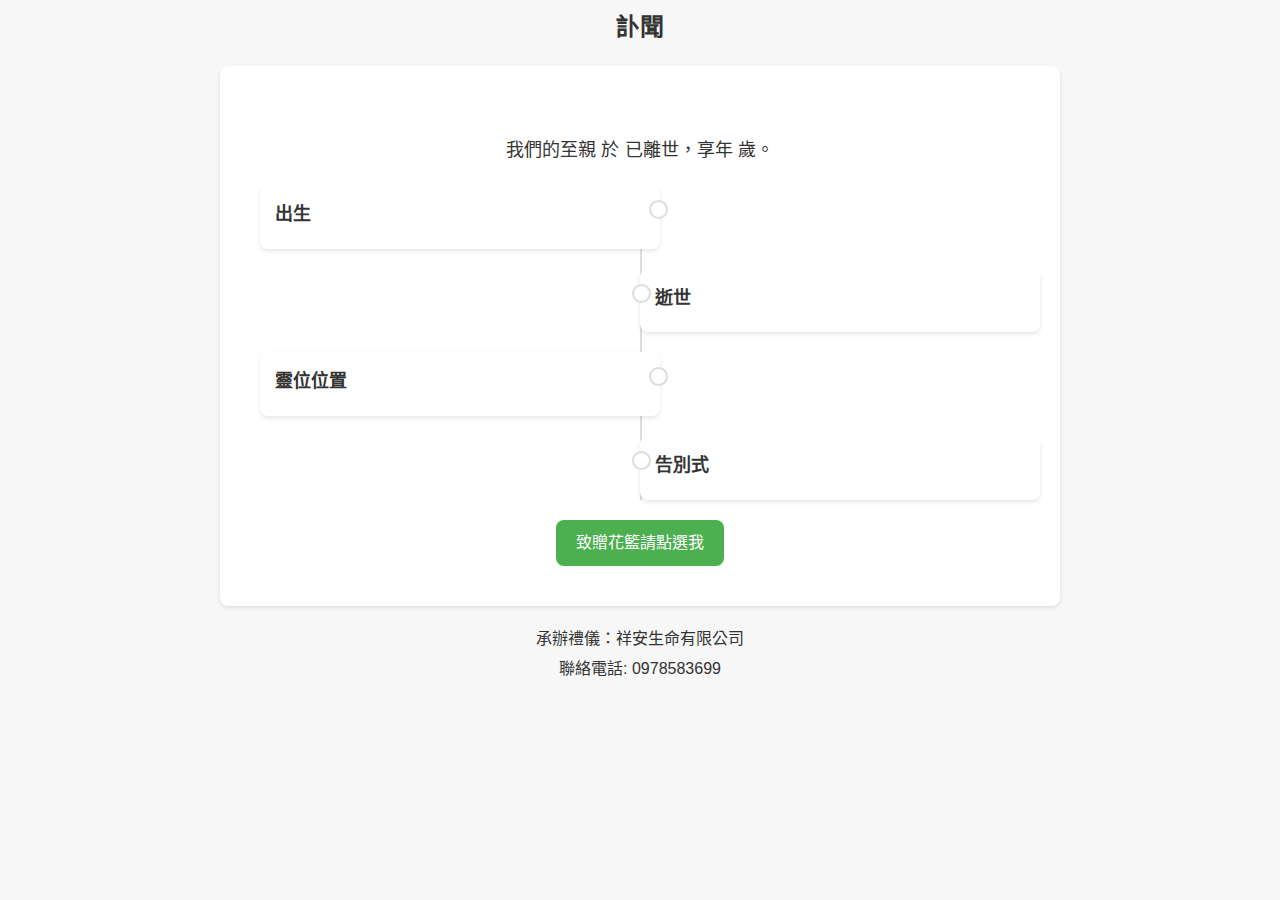
==== obituary.html @ d30705c4 "Update obituary.html" ====
<!DOCTYPE html>
<html lang="zh-TW">
<head>
    <meta charset="UTF-8">
    <meta name="viewport" content="width=device-width, initial-scale=1.0">
    <title>訃聞</title>
    <style>
        body {
            font-family: Arial, sans-serif;
            background: #f7f7f7;
            color: #333;
            line-height: 1.6;
        }

        .container {
            max-width: 800px;
            margin: 0 auto;
            padding: 20px;
            background: #fff;
            border-radius: 8px;
            box-shadow: 0 2px 4px rgba(0, 0, 0, 0.1);
        }

        header {
            text-align: center;
            margin-bottom: 20px;
        }

        header h1 {
            margin: 0;
            font-size: 24px;
            color: #333;
        }

        .main-photo {
            text-align: center;
            margin-bottom: 20px;
        }

        .main-photo img {
            max-width: 100%;
            border-radius: 8px;
            border: 2px solid #ddd;
            transition: opacity 1s;
            opacity: 0;
        }

        .main-photo img.loaded {
            opacity: 1;
        }

        .notification {
            text-align: center;
            margin-bottom: 20px;
            font-size: 18px;
        }

        .notification p {
            margin: 5px 0;
        }

        .timeline {
            list-style: none;
            padding: 0;
            position: relative;
            margin: 20px 0;
        }

        .timeline::before {
            content: '';
            position: absolute;
            top: 0;
            bottom: 0;
            left: 50%;
            width: 2px;
            background: #ddd;
        }

        .timeline-event {
            position: relative;
            margin-bottom: 20px;
            padding-left: 20px;
            width: 50%;
        }

        .timeline-event:nth-child(even) {
            left: 50%;
            padding-left: 0;
            padding-right: 20px;
        }

        .timeline-event .timeline-content {
            position: relative;
            padding: 15px;
            background: #fff;
            border-radius: 8px;
            box-shadow: 0 2px 4px rgba(0, 0, 0, 0.1);
        }

        .timeline-event .timeline-content h3 {
            margin: 0 0 5px;
            font-size: 18px;
            color: #333;
        }

        .timeline-event .timeline-content p {
            margin: 0;
        }

        .timeline-event::after {
            content: '';
            position: absolute;
            top: 15px;
            right: -8px;
            width: 15px;
            height: 15px;
            background: #fff;
            border: 2px solid #ddd;
            border-radius: 50%;
            z-index: 1;
        }

        .timeline-event:nth-child(even)::after {
            left: -8px;
            right: auto;
        }

        .slick-carousel {
            margin: 20px 0;
        }

        .slick-carousel img {
            max-width: 100%;
            border-radius: 8px;
            border: 2px solid #ddd;
        }

        .donation-section {
            text-align: center;
            margin: 20px 0;
        }

        .donation-section .donate-link {
            display: inline-block;
            padding: 10px 20px;
            background: #4caf50;
            color: #fff;
            text-decoration: none;
            border-radius: 8px;
            transition: background 0.3s;
        }

        .donation-section .donate-link:hover {
            background: #45a049;
        }

        footer {
            text-align: center;
            margin-top: 20px;
        }

        footer p {
            margin: 5px 0;
        }
    </style>
</head>
<body>
    <header>
        <h1>訃聞</h1>
    </header>
    <div class="container">
        <div class="main-photo">
            <img id="mainPhoto" src="" alt="逝者主照片">
        </div>
        <div class="notification">
            <p>我們的至親 <span id="deceasedName"></span> 於 <span id="dateOfDeath"></span> 已離世，享年 <span id="age"></span> 歲。</p>
        </div>
        <ul class="timeline" id="timeline">
            <li class="timeline-event">
                <div class="timeline-content">
                    <h3>出生</h3>
                    <p id="birthEvent"></p>
                </div>
            </li>
            <li class="timeline-event">
                <div class="timeline-content">
                    <h3>逝世</h3>
                    <p id="deathEvent"></p>
                </div>
            </li>
            <li class="timeline-event">
                <div class="timeline-content">
                    <h3>靈位位置</h3>
                    <p id="placardLocation"></p>
                </div>
            </li>
            <li class="timeline-event">
                <div class="timeline-content">
                    <h3>告別式</h3>
                    <p id="funeralDetails"></p>
                </div>
            </li>
        </ul>
        <div class="slick-carousel" id="memorialCarousel">
            <!-- 追思照片將在這裡顯示 -->
        </div>
        <div class="donation-section">
            <a href="flower-order.html" class="donate-link">致贈花籃請點選我</a>
        </div>
    </div>
    <footer>
        <p>承辦禮儀：祥安生命有限公司</p>
        <p>聯絡電話: 0978583699</p>
    </footer>
    <script src="https://cdnjs.cloudflare.com/ajax/libs/jquery/3.6.0/jquery.min.js"></script>
    <script src="https://cdnjs.cloudflare.com/ajax/libs/slick-carousel/1.8.1/slick.min.js"></script>
    <script>
        document.addEventListener('DOMContentLoaded', () => {
            const deceasedName = localStorage.getItem('deceasedName');
            const gender = localStorage.getItem('gender');
            const age = localStorage.getItem('age');
            const dateOfBirth = localStorage.getItem('dateOfBirth');
            const dateOfDeath = localStorage.getItem('dateOfDeath');
            const placardLocation = localStorage.getItem('placardLocation');
            const funeralDate = localStorage.getItem('funeralDate');
            const funeralLocation = localStorage.getItem('funeralLocation');

            document.getElementById('deceasedName').innerText = deceasedName;
            document.getElementById('gender').innerText = gender === 'male' ? '男' : '女';
            document.getElementById('age').innerText = age;
            document.getElementById('dateOfDeath').innerText = new Date(dateOfDeath).toLocaleDateString('zh-TW');
            document.getElementById('birthEvent').innerText = `出生於 ${new Date(dateOfBirth).toLocaleDateString('zh-TW')}`;
            document.getElementById('deathEvent').innerText = `逝於 ${new Date(dateOfDeath).toLocaleDateString('zh-TW')}，享年 ${age} 歲`;
            document.getElementById('placardLocation').innerText = placardLocation;
            document.getElementById('funeralDetails').innerText = `告別式日期: ${new Date(funeralDate).toLocaleDateString('zh-TW')}，地點: ${funeralLocation}`;

            const mainPhoto = localStorage.getItem('mainPhoto');
            if (mainPhoto) {
                document.getElementById('mainPhoto').src = mainPhoto;
                document.getElementById('mainPhoto').classList.add('loaded');
            }

            const memorialPhotos = JSON.parse(localStorage.getItem('memorialPhotos'));
            if (memorialPhotos && memorialPhotos.length > 0) {
                memorialPhotos.forEach((photo) => {
                    const img = document.createElement('img');
                    img.src = photo;
                    document.getElementById('memorialCarousel').appendChild(img);
                });
                $('#memorialCarousel').slick({
                    dots: true,
                    infinite: true,
                    speed: 300,
                    slidesToShow: 1,
                    adaptiveHeight: true
                });
            }

            const audioFile = localStorage.getItem('audioFile');
            if (audioFile) {
                const audio = new Audio(audioFile);
                audio.play();
            }
        });
    </script>
</body>
</html>
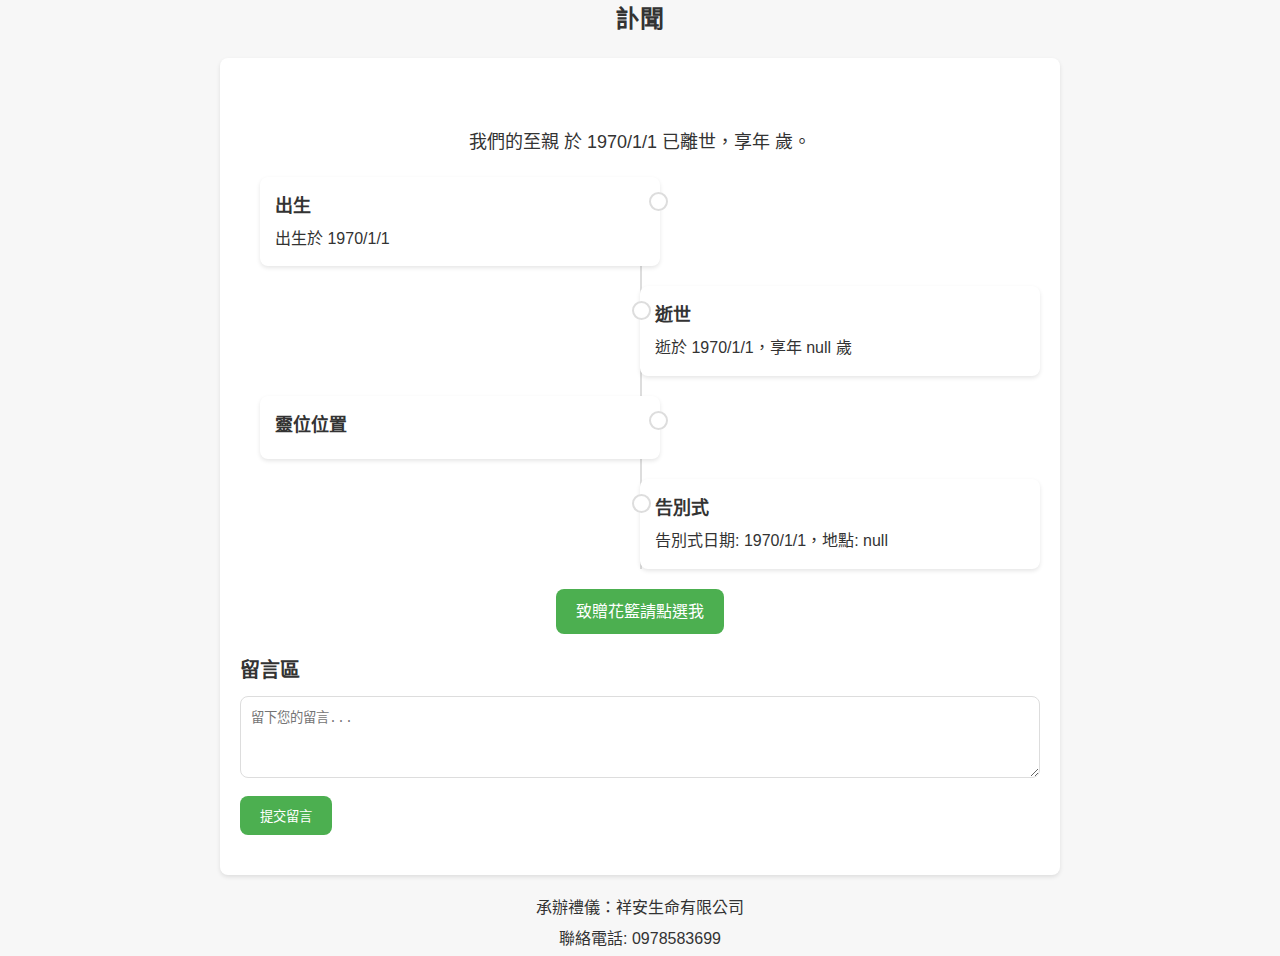
==== commit 89d5e137: "Update obituary.html" ====
--- a/obituary.html
+++ b/obituary.html
@@ -10,6 +10,8 @@
             background: #f7f7f7;
             color: #333;
             line-height: 1.6;
+            padding: 0;
+            margin: 0;
         }
 
         .container {
@@ -152,6 +154,50 @@
 
         .donation-section .donate-link:hover {
             background: #45a049;
+        }
+
+        .comments-section {
+            margin-top: 20px;
+        }
+
+        .comments-section h3 {
+            margin-bottom: 10px;
+            font-size: 20px;
+        }
+
+        .comments-section form {
+            margin-bottom: 20px;
+        }
+
+        .comments-section textarea {
+            width: 100%;
+            padding: 10px;
+            border-radius: 8px;
+            border: 1px solid #ddd;
+            margin-bottom: 10px;
+            box-sizing: border-box;
+        }
+
+        .comments-section button {
+            padding: 10px 20px;
+            background: #4caf50;
+            color: #fff;
+            border: none;
+            border-radius: 8px;
+            cursor: pointer;
+            transition: background 0.3s;
+        }
+
+        .comments-section button:hover {
+            background: #45a049;
+        }
+
+        .comments-section .comment {
+            margin-bottom: 10px;
+            padding: 10px;
+            background: #f9f9f9;
+            border-radius: 8px;
+            border: 1px solid #ddd;
         }
 
         footer {
@@ -207,6 +253,16 @@
         <div class="donation-section">
             <a href="flower-order.html" class="donate-link">致贈花籃請點選我</a>
         </div>
+        <div class="comments-section">
+            <h3>留言區</h3>
+            <form id="commentForm">
+                <textarea id="commentText" rows="4" placeholder="留下您的留言..."></textarea>
+                <button type="submit">提交留言</button>
+            </form>
+            <div id="comments">
+                <!-- 留言將顯示在這裡 -->
+            </div>
+        </div>
     </div>
     <footer>
         <p>承辦禮儀：祥安生命有限公司</p>
@@ -216,6 +272,7 @@
     <script src="https://cdnjs.cloudflare.com/ajax/libs/slick-carousel/1.8.1/slick.min.js"></script>
     <script>
         document.addEventListener('DOMContentLoaded', () => {
+            // 讀取和顯示數據
             const deceasedName = localStorage.getItem('deceasedName');
             const gender = localStorage.getItem('gender');
             const age = localStorage.getItem('age');
@@ -224,9 +281,11 @@
             const placardLocation = localStorage.getItem('placardLocation');
             const funeralDate = localStorage.getItem('funeralDate');
             const funeralLocation = localStorage.getItem('funeralLocation');
+            const mainPhoto = localStorage.getItem('mainPhoto');
+            const memorialPhotos = JSON.parse(localStorage.getItem('memorialPhotos')) || [];
+            const comments = JSON.parse(localStorage.getItem('comments')) || [];
 
             document.getElementById('deceasedName').innerText = deceasedName;
-            document.getElementById('gender').innerText = gender === 'male' ? '男' : '女';
             document.getElementById('age').innerText = age;
             document.getElementById('dateOfDeath').innerText = new Date(dateOfDeath).toLocaleDateString('zh-TW');
             document.getElementById('birthEvent').innerText = `出生於 ${new Date(dateOfBirth).toLocaleDateString('zh-TW')}`;
@@ -234,14 +293,12 @@
             document.getElementById('placardLocation').innerText = placardLocation;
             document.getElementById('funeralDetails').innerText = `告別式日期: ${new Date(funeralDate).toLocaleDateString('zh-TW')}，地點: ${funeralLocation}`;
 
-            const mainPhoto = localStorage.getItem('mainPhoto');
             if (mainPhoto) {
                 document.getElementById('mainPhoto').src = mainPhoto;
                 document.getElementById('mainPhoto').classList.add('loaded');
             }
 
-            const memorialPhotos = JSON.parse(localStorage.getItem('memorialPhotos'));
-            if (memorialPhotos && memorialPhotos.length > 0) {
+            if (memorialPhotos.length > 0) {
                 memorialPhotos.forEach((photo) => {
                     const img = document.createElement('img');
                     img.src = photo;
@@ -256,6 +313,29 @@
                 });
             }
 
+            if (comments.length > 0) {
+                comments.forEach((comment) => {
+                    const commentDiv = document.createElement('div');
+                    commentDiv.classList.add('comment');
+                    commentDiv.textContent = comment;
+                    document.getElementById('comments').appendChild(commentDiv);
+                });
+            }
+
+            document.getElementById('commentForm').addEventListener('submit', (event) => {
+                event.preventDefault();
+                const commentText = document.getElementById('commentText').value.trim();
+                if (commentText) {
+                    comments.push(commentText);
+                    localStorage.setItem('comments', JSON.stringify(comments));
+                    const commentDiv = document.createElement('div');
+                    commentDiv.classList.add('comment');
+                    commentDiv.textContent = commentText;
+                    document.getElementById('comments').appendChild(commentDiv);
+                    document.getElementById('commentText').value = '';
+                }
+            });
+
             const audioFile = localStorage.getItem('audioFile');
             if (audioFile) {
                 const audio = new Audio(audioFile);
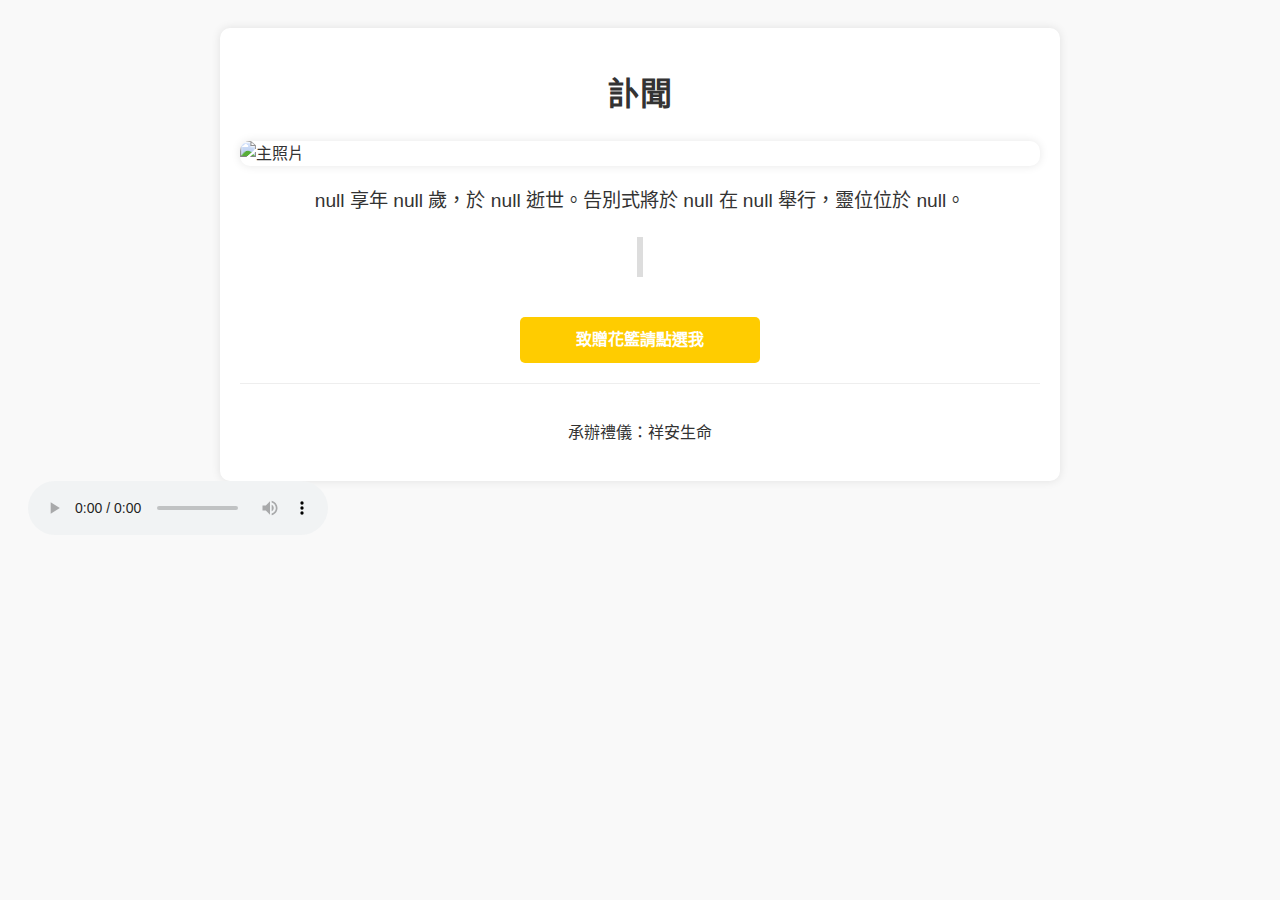
==== commit 53ec5feb: "Update obituary.html" ====
--- a/obituary.html
+++ b/obituary.html
@@ -3,344 +3,265 @@
 <head>
     <meta charset="UTF-8">
     <meta name="viewport" content="width=device-width, initial-scale=1.0">
-    <title>訃聞</title>
+    <title>訃聞頁面</title>
     <style>
         body {
             font-family: Arial, sans-serif;
-            background: #f7f7f7;
+            line-height: 1.6;
+            background-color: #f9f9f9;
             color: #333;
-            line-height: 1.6;
-            padding: 0;
-            margin: 0;
-        }
-
+            padding: 20px;
+        }
         .container {
             max-width: 800px;
             margin: 0 auto;
+            background: #fff;
             padding: 20px;
-            background: #fff;
-            border-radius: 8px;
-            box-shadow: 0 2px 4px rgba(0, 0, 0, 0.1);
-        }
-
+            box-shadow: 0 0 10px rgba(0, 0, 0, 0.1);
+            border-radius: 10px;
+        }
         header {
             text-align: center;
             margin-bottom: 20px;
         }
-
-        header h1 {
-            margin: 0;
-            font-size: 24px;
-            color: #333;
-        }
-
-        .main-photo {
-            text-align: center;
-            margin-bottom: 20px;
-        }
-
-        .main-photo img {
-            max-width: 100%;
-            border-radius: 8px;
-            border: 2px solid #ddd;
-            transition: opacity 1s;
-            opacity: 0;
-        }
-
-        .main-photo img.loaded {
-            opacity: 1;
-        }
-
-        .notification {
-            text-align: center;
-            margin-bottom: 20px;
-            font-size: 18px;
-        }
-
-        .notification p {
-            margin: 5px 0;
-        }
-
+        h1 {
+            font-size: 2em;
+            margin-bottom: 10px;
+        }
+        #mainPhoto {
+            width: 100%;
+            height: auto;
+            display: block;
+            margin: 0 auto 20px;
+            border-radius: 10px;
+            box-shadow: 0 0 10px rgba(0, 0, 0, 0.1);
+        }
+        #notice {
+            font-size: 1.2em;
+            margin-bottom: 20px;
+            text-align: center;
+        }
         .timeline {
-            list-style: none;
-            padding: 0;
             position: relative;
-            margin: 20px 0;
-        }
-
-        .timeline::before {
+            padding: 20px 0;
+            margin-top: 20px;
+            margin-bottom: 20px;
+        }
+        .timeline:before {
             content: '';
             position: absolute;
+            width: 6px;
+            background-color: #ddd;
             top: 0;
             bottom: 0;
             left: 50%;
-            width: 2px;
-            background: #ddd;
-        }
-
-        .timeline-event {
+            transform: translateX(-50%);
+        }
+        .timeline-item {
+            padding: 10px 40px;
             position: relative;
-            margin-bottom: 20px;
-            padding-left: 20px;
+            background-color: inherit;
             width: 50%;
         }
-
-        .timeline-event:nth-child(even) {
+        .timeline-item:nth-child(odd) {
+            left: 0;
+        }
+        .timeline-item:nth-child(even) {
             left: 50%;
-            padding-left: 0;
-            padding-right: 20px;
-        }
-
-        .timeline-event .timeline-content {
-            position: relative;
-            padding: 15px;
-            background: #fff;
-            border-radius: 8px;
-            box-shadow: 0 2px 4px rgba(0, 0, 0, 0.1);
-        }
-
-        .timeline-event .timeline-content h3 {
-            margin: 0 0 5px;
-            font-size: 18px;
-            color: #333;
-        }
-
-        .timeline-event .timeline-content p {
-            margin: 0;
-        }
-
-        .timeline-event::after {
-            content: '';
+        }
+        .timeline-item:before {
+            content: " ";
             position: absolute;
+            width: 25px;
+            height: 25px;
+            right: -17px;
+            background-color: white;
+            border: 4px solid #ddd;
             top: 15px;
-            right: -8px;
-            width: 15px;
-            height: 15px;
-            background: #fff;
-            border: 2px solid #ddd;
             border-radius: 50%;
             z-index: 1;
         }
-
-        .timeline-event:nth-child(even)::after {
-            left: -8px;
-            right: auto;
-        }
-
-        .slick-carousel {
-            margin: 20px 0;
-        }
-
-        .slick-carousel img {
-            max-width: 100%;
-            border-radius: 8px;
-            border: 2px solid #ddd;
-        }
-
-        .donation-section {
-            text-align: center;
-            margin: 20px 0;
-        }
-
-        .donation-section .donate-link {
-            display: inline-block;
+        .timeline-item:nth-child(even):before {
+            left: -17px;
+        }
+        .timeline-item strong {
+            display: block;
+            font-size: 1.1em;
+            margin-bottom: 5px;
+        }
+        .timeline-item p {
+            margin: 0;
+        }
+        #memorial-photos {
+            display: flex;
+            gap: 10px;
+            margin-bottom: 20px;
+        }
+        #memorial-photos img {
+            width: 100%;
+            height: auto;
+            border-radius: 10px;
+            box-shadow: 0 0 10px rgba(0, 0, 0, 0.1);
+        }
+        #comments {
+            margin-top: 20px;
+        }
+        .comment {
+            background: #f1f1f1;
+            padding: 10px;
+            margin-bottom: 10px;
+            border-radius: 5px;
+        }
+        .comment strong {
+            display: block;
+            margin-bottom: 5px;
+        }
+        .footer {
+            text-align: center;
+            margin-top: 20px;
+            padding-top: 20px;
+            border-top: 1px solid #eee;
+        }
+        .comment-form {
+            display: flex;
+            flex-direction: column;
+            gap: 10px;
+        }
+        .comment-form input,
+        .comment-form textarea,
+        .comment-form button {
+            padding: 10px;
+            border: 1px solid #ddd;
+            border-radius: 5px;
+        }
+        #flowerBasketLink {
+            display: block;
+            margin: 20px auto;
             padding: 10px 20px;
-            background: #4caf50;
+            background-color: #ffcc00;
             color: #fff;
+            text-align: center;
+            border-radius: 5px;
             text-decoration: none;
-            border-radius: 8px;
-            transition: background 0.3s;
-        }
-
-        .donation-section .donate-link:hover {
-            background: #45a049;
-        }
-
-        .comments-section {
-            margin-top: 20px;
-        }
-
-        .comments-section h3 {
-            margin-bottom: 10px;
-            font-size: 20px;
-        }
-
-        .comments-section form {
-            margin-bottom: 20px;
-        }
-
-        .comments-section textarea {
-            width: 100%;
-            padding: 10px;
-            border-radius: 8px;
-            border: 1px solid #ddd;
-            margin-bottom: 10px;
-            box-sizing: border-box;
-        }
-
-        .comments-section button {
-            padding: 10px 20px;
-            background: #4caf50;
-            color: #fff;
-            border: none;
-            border-radius: 8px;
-            cursor: pointer;
-            transition: background 0.3s;
-        }
-
-        .comments-section button:hover {
-            background: #45a049;
-        }
-
-        .comments-section .comment {
-            margin-bottom: 10px;
-            padding: 10px;
-            background: #f9f9f9;
-            border-radius: 8px;
-            border: 1px solid #ddd;
-        }
-
-        footer {
-            text-align: center;
-            margin-top: 20px;
-        }
-
-        footer p {
-            margin: 5px 0;
+            font-weight: bold;
+            max-width: 200px;
         }
     </style>
 </head>
 <body>
-    <header>
-        <h1>訃聞</h1>
-    </header>
     <div class="container">
-        <div class="main-photo">
-            <img id="mainPhoto" src="" alt="逝者主照片">
-        </div>
-        <div class="notification">
-            <p>我們的至親 <span id="deceasedName"></span> 於 <span id="dateOfDeath"></span> 已離世，享年 <span id="age"></span> 歲。</p>
-        </div>
-        <ul class="timeline" id="timeline">
-            <li class="timeline-event">
-                <div class="timeline-content">
-                    <h3>出生</h3>
-                    <p id="birthEvent"></p>
-                </div>
-            </li>
-            <li class="timeline-event">
-                <div class="timeline-content">
-                    <h3>逝世</h3>
-                    <p id="deathEvent"></p>
-                </div>
-            </li>
-            <li class="timeline-event">
-                <div class="timeline-content">
-                    <h3>靈位位置</h3>
-                    <p id="placardLocation"></p>
-                </div>
-            </li>
-            <li class="timeline-event">
-                <div class="timeline-content">
-                    <h3>告別式</h3>
-                    <p id="funeralDetails"></p>
-                </div>
-            </li>
-        </ul>
-        <div class="slick-carousel" id="memorialCarousel">
-            <!-- 追思照片將在這裡顯示 -->
-        </div>
-        <div class="donation-section">
-            <a href="flower-order.html" class="donate-link">致贈花籃請點選我</a>
-        </div>
-        <div class="comments-section">
-            <h3>留言區</h3>
-            <form id="commentForm">
-                <textarea id="commentText" rows="4" placeholder="留下您的留言..."></textarea>
-                <button type="submit">提交留言</button>
-            </form>
-            <div id="comments">
-                <!-- 留言將顯示在這裡 -->
-            </div>
+        <header>
+            <h1>訃聞</h1>
+        </header>
+        <img id="mainPhoto" src="" alt="主照片">
+        <div id="notice"></div>
+        <div class="timeline" id="timeline"></div>
+        <div id="memorial-photos" class="carousel"></div>
+        <div id="comments"></div>
+        <a id="flowerBasketLink" href="flower-order.html">致贈花籃請點選我</a>
+        <div class="footer">
+            <p>承辦禮儀：祥安生命</p>
         </div>
     </div>
-    <footer>
-        <p>承辦禮儀：祥安生命有限公司</p>
-        <p>聯絡電話: 0978583699</p>
-    </footer>
-    <script src="https://cdnjs.cloudflare.com/ajax/libs/jquery/3.6.0/jquery.min.js"></script>
-    <script src="https://cdnjs.cloudflare.com/ajax/libs/slick-carousel/1.8.1/slick.min.js"></script>
+
+    <audio id="backgroundAudio" controls>
+        <source id="audioSource" src="" type="audio/mpeg">
+        您的瀏覽器不支援音樂播放。
+    </audio>
+
     <script>
-        document.addEventListener('DOMContentLoaded', () => {
-            // 讀取和顯示數據
+        document.addEventListener("DOMContentLoaded", function () {
+            // Load data from localStorage
             const deceasedName = localStorage.getItem('deceasedName');
             const gender = localStorage.getItem('gender');
+            const birthDate = localStorage.getItem('birthDate');
             const age = localStorage.getItem('age');
-            const dateOfBirth = localStorage.getItem('dateOfBirth');
             const dateOfDeath = localStorage.getItem('dateOfDeath');
             const placardLocation = localStorage.getItem('placardLocation');
             const funeralDate = localStorage.getItem('funeralDate');
             const funeralLocation = localStorage.getItem('funeralLocation');
             const mainPhoto = localStorage.getItem('mainPhoto');
-            const memorialPhotos = JSON.parse(localStorage.getItem('memorialPhotos')) || [];
-            const comments = JSON.parse(localStorage.getItem('comments')) || [];
-
-            document.getElementById('deceasedName').innerText = deceasedName;
-            document.getElementById('age').innerText = age;
-            document.getElementById('dateOfDeath').innerText = new Date(dateOfDeath).toLocaleDateString('zh-TW');
-            document.getElementById('birthEvent').innerText = `出生於 ${new Date(dateOfBirth).toLocaleDateString('zh-TW')}`;
-            document.getElementById('deathEvent').innerText = `逝於 ${new Date(dateOfDeath).toLocaleDateString('zh-TW')}，享年 ${age} 歲`;
-            document.getElementById('placardLocation').innerText = placardLocation;
-            document.getElementById('funeralDetails').innerText = `告別式日期: ${new Date(funeralDate).toLocaleDateString('zh-TW')}，地點: ${funeralLocation}`;
-
-            if (mainPhoto) {
-                document.getElementById('mainPhoto').src = mainPhoto;
-                document.getElementById('mainPhoto').classList.add('loaded');
+            const obituaryPhotos = JSON.parse(localStorage.getItem('obituaryPhotos') || '[]');
+            const memorialPhotos = JSON.parse(localStorage.getItem('memorialPhotos') || '[]');
+            const audioFile = localStorage.getItem('audioFile');
+
+            // Set main photo
+            document.getElementById('mainPhoto').src = mainPhoto;
+
+            // Set notice
+            const noticeText = `${deceasedName} 享年 ${age} 歲，於 ${dateOfDeath} 逝世。告別式將於 ${funeralDate} 在 ${funeralLocation} 舉行，靈位位於 ${placardLocation}。`;
+            document.getElementById('notice').innerText = noticeText;
+
+            // Add timeline items
+            const timeline = document.getElementById('timeline');
+            const timelineEvents = [
+                { date: birthDate, event: '出生' },
+                { date: dateOfDeath, event: '逝世' },
+                { date: funeralDate, event: '告別式' }
+            ];
+
+            timelineEvents.forEach(item => {
+                if (item.date) {
+                    const timelineItem = document.createElement('div');
+                    timelineItem.className = 'timeline-item';
+                    timelineItem.innerHTML = `<strong>${item.date}</strong><p>${item.event}</p>`;
+                    timeline.appendChild(timelineItem);
+                }
+            });
+
+            // Add memorial photos to carousel
+            const memorialPhotosContainer = document.getElementById('memorial-photos');
+            memorialPhotos.forEach(photo => {
+                const img = document.createElement('img');
+                img.src = photo;
+                memorialPhotosContainer.appendChild(img);
+            });
+
+            // Initialize slick carousel
+            $(document).ready(function () {
+                $('#memorial-photos').slick({
+                    infinite: true,
+                    slidesToShow: 3,
+                    slidesToScroll: 1,
+                    autoplay: true,
+                    autoplaySpeed: 2000,
+                });
+            });
+
+            // Set audio file
+            if (audioFile) {
+                document.getElementById('audioSource').src = audioFile;
+                const audioElement = document.getElementById('backgroundAudio');
+                audioElement.load();
+                audioElement.play();
             }
 
-            if (memorialPhotos.length > 0) {
-                memorialPhotos.forEach((photo) => {
-                    const img = document.createElement('img');
-                    img.src = photo;
-                    document.getElementById('memorialCarousel').appendChild(img);
+            // Handle comments
+            const commentForm = document.getElementById('commentForm');
+            const commentsContainer = document.getElementById('comments');
+            const comments = JSON.parse(localStorage.getItem('comments') || '[]');
+
+            const renderComments = () => {
+                commentsContainer.innerHTML = '';
+                comments.forEach(comment => {
+                    const commentElement = document.createElement('div');
+                    commentElement.className = 'comment';
+                    commentElement.innerHTML = `<strong>${comment.name}</strong><p>${comment.text}</p>`;
+                    commentsContainer.appendChild(commentElement);
                 });
-                $('#memorialCarousel').slick({
-                    dots: true,
-                    infinite: true,
-                    speed: 300,
-                    slidesToShow: 1,
-                    adaptiveHeight: true
-                });
-            }
-
-            if (comments.length > 0) {
-                comments.forEach((comment) => {
-                    const commentDiv = document.createElement('div');
-                    commentDiv.classList.add('comment');
-                    commentDiv.textContent = comment;
-                    document.getElementById('comments').appendChild(commentDiv);
-                });
-            }
-
-            document.getElementById('commentForm').addEventListener('submit', (event) => {
-                event.preventDefault();
-                const commentText = document.getElementById('commentText').value.trim();
-                if (commentText) {
-                    comments.push(commentText);
-                    localStorage.setItem('comments', JSON.stringify(comments));
-                    const commentDiv = document.createElement('div');
-                    commentDiv.classList.add('comment');
-                    commentDiv.textContent = commentText;
-                    document.getElementById('comments').appendChild(commentDiv);
-                    document.getElementById('commentText').value = '';
-                }
-            });
-
-            const audioFile = localStorage.getItem('audioFile');
-            if (audioFile) {
-                const audio = new Audio(audioFile);
-                audio.play();
-            }
+            };
+
+            commentForm.addEventListener('submit', function (e) {
+                e.preventDefault();
+                const commentName = document.getElementById('commentName').value;
+                const commentText = document.getElementById('commentText').value;
+                comments.push({ name: commentName, text: commentText });
+                localStorage.setItem('comments', JSON.stringify(comments));
+                renderComments();
+                commentForm.reset();
+            });
+
+            renderComments();
         });
     </script>
 </body>
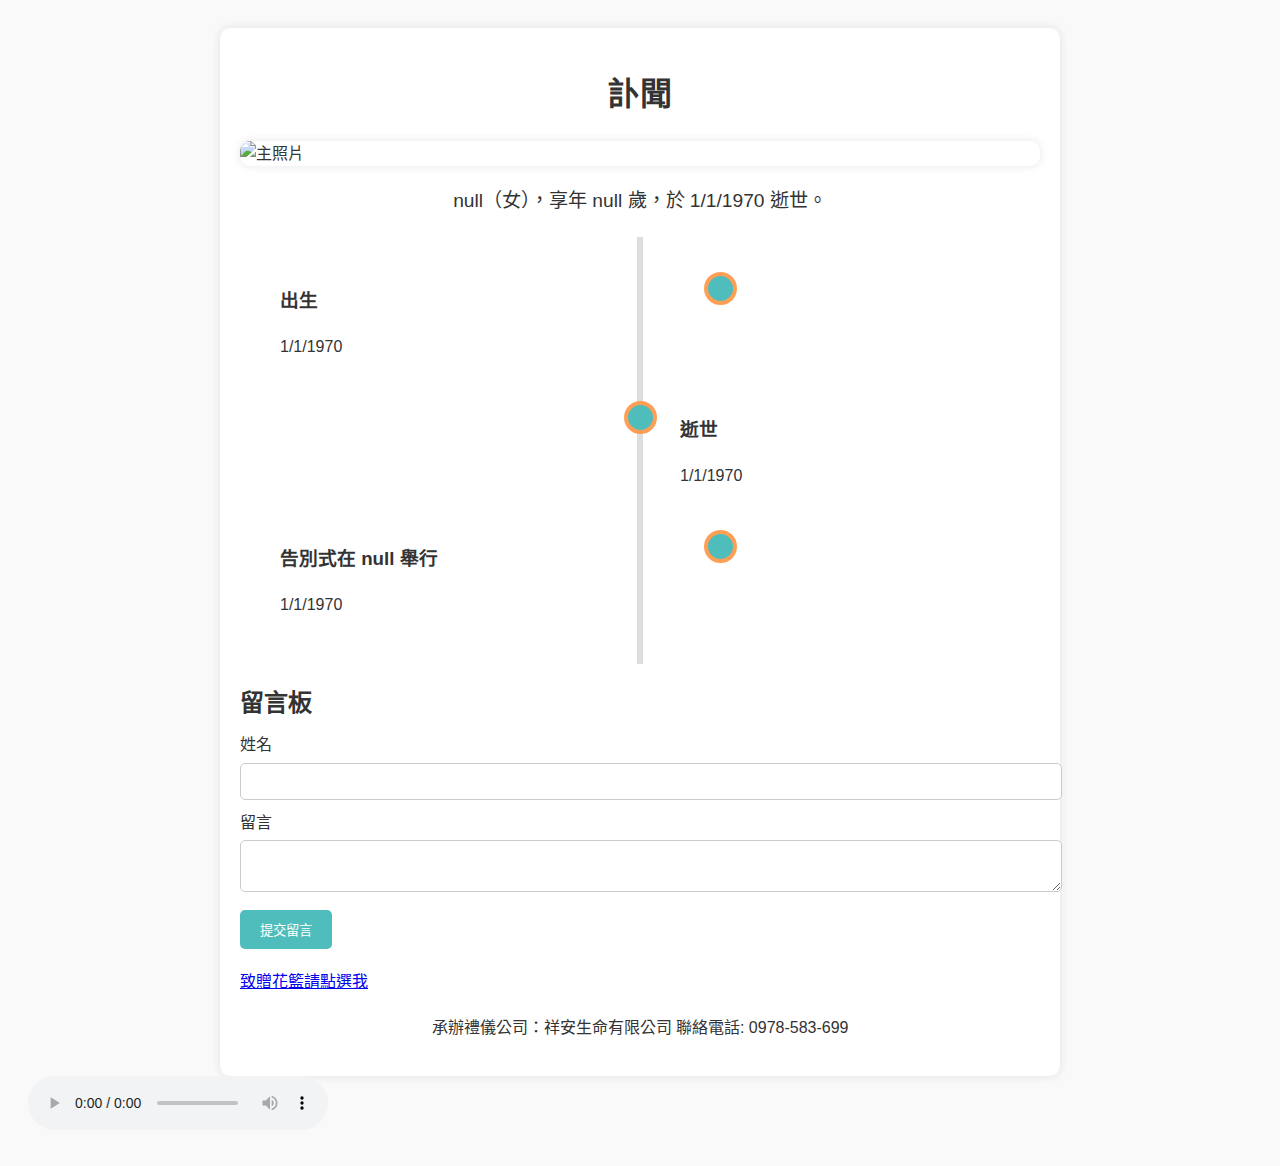
==== commit 384db32f: "Update obituary.html" ====
--- a/obituary.html
+++ b/obituary.html
@@ -75,76 +75,53 @@
             width: 25px;
             height: 25px;
             right: -17px;
-            background-color: white;
-            border: 4px solid #ddd;
+            background-color: #4FBDBC;
+            border: 4px solid #ff9f55;
             top: 15px;
             border-radius: 50%;
             z-index: 1;
         }
         .timeline-item:nth-child(even):before {
-            left: -17px;
-        }
-        .timeline-item strong {
-            display: block;
-            font-size: 1.1em;
-            margin-bottom: 5px;
-        }
-        .timeline-item p {
-            margin: 0;
-        }
-        #memorial-photos {
-            display: flex;
-            gap: 10px;
-            margin-bottom: 20px;
-        }
-        #memorial-photos img {
+            left: -16px;
+        }
+        .carousel img {
             width: 100%;
             height: auto;
+            margin: 10px 0;
             border-radius: 10px;
             box-shadow: 0 0 10px rgba(0, 0, 0, 0.1);
-        }
-        #comments {
-            margin-top: 20px;
-        }
-        .comment {
-            background: #f1f1f1;
-            padding: 10px;
-            margin-bottom: 10px;
-            border-radius: 5px;
-        }
-        .comment strong {
-            display: block;
-            margin-bottom: 5px;
         }
         .footer {
             text-align: center;
             margin-top: 20px;
-            padding-top: 20px;
-            border-top: 1px solid #eee;
-        }
-        .comment-form {
-            display: flex;
-            flex-direction: column;
-            gap: 10px;
-        }
-        .comment-form input,
-        .comment-form textarea,
-        .comment-form button {
+        }
+        #comments {
+            margin-top: 20px;
+        }
+        #comments h2 {
+            margin-bottom: 10px;
+        }
+        #commentForm {
+            margin-bottom: 20px;
+        }
+        #commentForm label {
+            display: block;
+            margin-bottom: 5px;
+        }
+        #commentForm input, #commentForm textarea {
+            width: 100%;
             padding: 10px;
-            border: 1px solid #ddd;
+            margin-bottom: 10px;
+            border: 1px solid #ccc;
             border-radius: 5px;
         }
-        #flowerBasketLink {
-            display: block;
-            margin: 20px auto;
+        #commentForm button {
             padding: 10px 20px;
-            background-color: #ffcc00;
+            background-color: #4FBDBC;
             color: #fff;
-            text-align: center;
+            border: none;
             border-radius: 5px;
-            text-decoration: none;
-            font-weight: bold;
-            max-width: 200px;
+            cursor: pointer;
         }
     </style>
 </head>
@@ -157,59 +134,65 @@
         <div id="notice"></div>
         <div class="timeline" id="timeline"></div>
         <div id="memorial-photos" class="carousel"></div>
-        <div id="comments"></div>
+        <div id="comments">
+            <h2>留言板</h2>
+            <form id="commentForm">
+                <label for="commentName">姓名</label>
+                <input type="text" id="commentName" name="commentName" required>
+                <label for="commentText">留言</label>
+                <textarea id="commentText" name="commentText" required></textarea>
+                <button type="submit">提交留言</button>
+            </form>
+        </div>
         <a id="flowerBasketLink" href="flower-order.html">致贈花籃請點選我</a>
         <div class="footer">
-            <p>承辦禮儀：祥安生命</p>
+            <p>承辦禮儀公司：祥安生命有限公司
+                聯絡電話: 0978-583-699</p>
         </div>
     </div>
 
     <audio id="backgroundAudio" controls>
         <source id="audioSource" src="" type="audio/mpeg">
-        您的瀏覽器不支援音樂播放。
     </audio>
 
     <script>
-        document.addEventListener("DOMContentLoaded", function () {
-            // Load data from localStorage
+        document.addEventListener("DOMContentLoaded", () => {
+            // Retrieve data from localStorage
             const deceasedName = localStorage.getItem('deceasedName');
             const gender = localStorage.getItem('gender');
-            const birthDate = localStorage.getItem('birthDate');
+            const birthDate = new Date(localStorage.getItem('birthDate')).toLocaleDateString();
             const age = localStorage.getItem('age');
-            const dateOfDeath = localStorage.getItem('dateOfDeath');
-            const placardLocation = localStorage.getItem('placardLocation');
-            const funeralDate = localStorage.getItem('funeralDate');
-            const funeralLocation = localStorage.getItem('funeralLocation');
+            const dateOfDeath = new Date(localStorage.getItem('dateOfDeath')).toLocaleDateString();
             const mainPhoto = localStorage.getItem('mainPhoto');
             const obituaryPhotos = JSON.parse(localStorage.getItem('obituaryPhotos') || '[]');
+            const placardLocation = localStorage.getItem('placardLocation');
+            const funeralDate = new Date(localStorage.getItem('funeralDate')).toLocaleDateString();
+            const funeralLocation = localStorage.getItem('funeralLocation');
             const memorialPhotos = JSON.parse(localStorage.getItem('memorialPhotos') || '[]');
             const audioFile = localStorage.getItem('audioFile');
 
-            // Set main photo
+            // Update the page content
             document.getElementById('mainPhoto').src = mainPhoto;
-
-            // Set notice
-            const noticeText = `${deceasedName} 享年 ${age} 歲，於 ${dateOfDeath} 逝世。告別式將於 ${funeralDate} 在 ${funeralLocation} 舉行，靈位位於 ${placardLocation}。`;
-            document.getElementById('notice').innerText = noticeText;
-
-            // Add timeline items
+            document.getElementById('notice').innerText = `${deceasedName}（${gender === 'male' ? '男' : '女'}），享年 ${age} 歲，於 ${dateOfDeath} 逝世。`;
+
             const timeline = document.getElementById('timeline');
-            const timelineEvents = [
+            const events = [
                 { date: birthDate, event: '出生' },
                 { date: dateOfDeath, event: '逝世' },
-                { date: funeralDate, event: '告別式' }
+                { date: funeralDate, event: `告別式在 ${funeralLocation} 舉行` }
             ];
 
-            timelineEvents.forEach(item => {
-                if (item.date) {
-                    const timelineItem = document.createElement('div');
-                    timelineItem.className = 'timeline-item';
-                    timelineItem.innerHTML = `<strong>${item.date}</strong><p>${item.event}</p>`;
-                    timeline.appendChild(timelineItem);
-                }
-            });
-
-            // Add memorial photos to carousel
+            if (placardLocation) {
+                events.push({ date: '', event: `靈位位置: ${placardLocation}` });
+            }
+
+            events.forEach((e, index) => {
+                const item = document.createElement('div');
+                item.className = 'timeline-item';
+                item.innerHTML = `<h3>${e.event}</h3><p>${e.date}</p>`;
+                timeline.appendChild(item);
+            });
+
             const memorialPhotosContainer = document.getElementById('memorial-photos');
             memorialPhotos.forEach(photo => {
                 const img = document.createElement('img');
@@ -217,51 +200,38 @@
                 memorialPhotosContainer.appendChild(img);
             });
 
-            // Initialize slick carousel
-            $(document).ready(function () {
-                $('#memorial-photos').slick({
-                    infinite: true,
-                    slidesToShow: 3,
-                    slidesToScroll: 1,
-                    autoplay: true,
-                    autoplaySpeed: 2000,
-                });
-            });
-
-            // Set audio file
-            if (audioFile) {
-                document.getElementById('audioSource').src = audioFile;
-                const audioElement = document.getElementById('backgroundAudio');
-                audioElement.load();
-                audioElement.play();
-            }
-
-            // Handle comments
-            const commentForm = document.getElementById('commentForm');
             const commentsContainer = document.getElementById('comments');
             const comments = JSON.parse(localStorage.getItem('comments') || '[]');
-
-            const renderComments = () => {
-                commentsContainer.innerHTML = '';
-                comments.forEach(comment => {
-                    const commentElement = document.createElement('div');
-                    commentElement.className = 'comment';
-                    commentElement.innerHTML = `<strong>${comment.name}</strong><p>${comment.text}</p>`;
-                    commentsContainer.appendChild(commentElement);
-                });
-            };
-
-            commentForm.addEventListener('submit', function (e) {
-                e.preventDefault();
+            comments.forEach(comment => {
+                const p = document.createElement('p');
+                p.innerText = comment;
+                commentsContainer.appendChild(p);
+            });
+
+            // Play background music if available
+            if (audioFile) {
+                const audio = document.getElementById('backgroundAudio');
+                document.getElementById('audioSource').src = audioFile;
+                audio.load();
+                audio.play();
+            }
+
+            // Handle comment form submission
+            document.getElementById('commentForm').addEventListener('submit', (event) => {
+                event.preventDefault();
                 const commentName = document.getElementById('commentName').value;
                 const commentText = document.getElementById('commentText').value;
+
+                const comments = JSON.parse(localStorage.getItem('comments') || '[]');
                 comments.push({ name: commentName, text: commentText });
                 localStorage.setItem('comments', JSON.stringify(comments));
-                renderComments();
-                commentForm.reset();
-            });
-
-            renderComments();
+
+                const p = document.createElement('p');
+                p.innerText = `${commentName}: ${commentText}`;
+                commentsContainer.appendChild(p);
+
+                document.getElementById('commentForm').reset();
+            });
         });
     </script>
 </body>
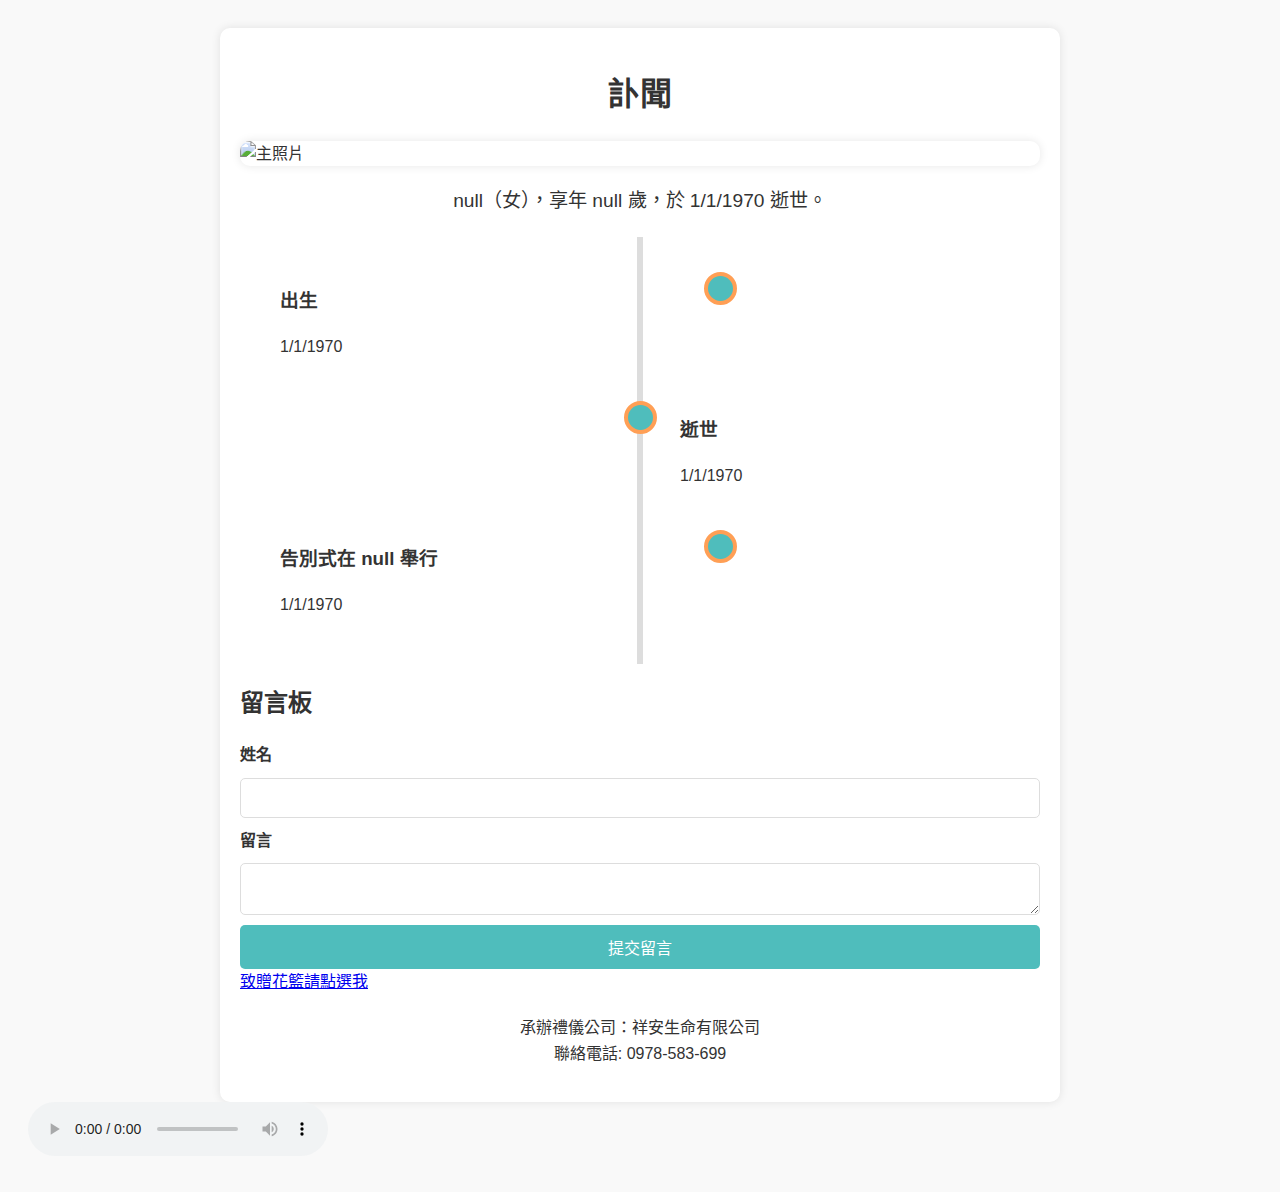
==== commit 2cb0fab6: "Update obituary.html" ====
--- a/obituary.html
+++ b/obituary.html
@@ -88,37 +88,43 @@
             width: 100%;
             height: auto;
             margin: 10px 0;
-            border-radius: 10px;
-            box-shadow: 0 0 10px rgba(0, 0, 0, 0.1);
         }
         .footer {
             text-align: center;
             margin-top: 20px;
         }
-        #comments {
-            margin-top: 20px;
-        }
-        #comments h2 {
-            margin-bottom: 10px;
-        }
-        #commentForm {
-            margin-bottom: 20px;
-        }
-        #commentForm label {
-            display: block;
+        .comment {
+            margin-top: 10px;
+            padding: 10px;
+            border: 1px solid #ddd;
+            border-radius: 5px;
+        }
+        .comment-name {
+            font-weight: bold;
             margin-bottom: 5px;
         }
-        #commentForm input, #commentForm textarea {
-            width: 100%;
+        .comment-text {
+            margin: 0;
+        }
+        form {
+            display: flex;
+            flex-direction: column;
+            gap: 10px;
+        }
+        form label {
+            font-weight: bold;
+        }
+        form input, form textarea {
             padding: 10px;
-            margin-bottom: 10px;
-            border: 1px solid #ccc;
+            font-size: 1em;
+            border: 1px solid #ddd;
             border-radius: 5px;
         }
-        #commentForm button {
-            padding: 10px 20px;
+        form button {
+            padding: 10px;
+            font-size: 1em;
             background-color: #4FBDBC;
-            color: #fff;
+            color: white;
             border: none;
             border-radius: 5px;
             cursor: pointer;
@@ -143,11 +149,12 @@
                 <textarea id="commentText" name="commentText" required></textarea>
                 <button type="submit">提交留言</button>
             </form>
+            <div id="commentList"></div>
         </div>
         <a id="flowerBasketLink" href="flower-order.html">致贈花籃請點選我</a>
         <div class="footer">
-            <p>承辦禮儀公司：祥安生命有限公司
-                聯絡電話: 0978-583-699</p>
+            <p>承辦禮儀公司：祥安生命有限公司<br>
+            聯絡電話: 0978-583-699</p>
         </div>
     </div>
 
@@ -200,38 +207,48 @@
                 memorialPhotosContainer.appendChild(img);
             });
 
-            const commentsContainer = document.getElementById('comments');
+            const commentsContainer = document.getElementById('commentList');
             const comments = JSON.parse(localStorage.getItem('comments') || '[]');
             comments.forEach(comment => {
-                const p = document.createElement('p');
-                p.innerText = comment;
-                commentsContainer.appendChild(p);
+                const commentDiv = document.createElement('div');
+                commentDiv.className = 'comment';
+                commentDiv.innerHTML = `
+                    <div class="comment-name">${comment.name}</div>
+                    <div class="comment-text">${comment.text}</div>
+                `;
+                commentsContainer.appendChild(commentDiv);
             });
 
             // Play background music if available
             if (audioFile) {
-                const audio = document.getElementById('backgroundAudio');
-                document.getElementById('audioSource').src = audioFile;
-                audio.load();
+                const audio = new Audio(audioFile);
+                audio.loop = true;
                 audio.play();
             }
-
-            // Handle comment form submission
-            document.getElementById('commentForm').addEventListener('submit', (event) => {
-                event.preventDefault();
-                const commentName = document.getElementById('commentName').value;
-                const commentText = document.getElementById('commentText').value;
-
+        });
+
+        // Function to handle comment submission
+        document.getElementById('commentForm').addEventListener('submit', (e) => {
+            e.preventDefault();
+            const name = document.getElementById('commentName').value;
+            const text = document.getElementById('commentText').value;
+            if (name && text) {
                 const comments = JSON.parse(localStorage.getItem('comments') || '[]');
-                comments.push({ name: commentName, text: commentText });
+                comments.push({ name, text });
                 localStorage.setItem('comments', JSON.stringify(comments));
 
-                const p = document.createElement('p');
-                p.innerText = `${commentName}: ${commentText}`;
-                commentsContainer.appendChild(p);
-
+                const commentsContainer = document.getElementById('commentList');
+                const commentDiv = document.createElement('div');
+                commentDiv.className = 'comment';
+                commentDiv.innerHTML = `
+                    <div class="comment-name">${name}</div>
+                    <div class="comment-text">${text}</div>
+                `;
+                commentsContainer.appendChild(commentDiv);
+
+                // Clear form fields
                 document.getElementById('commentForm').reset();
-            });
+            }
         });
     </script>
 </body>
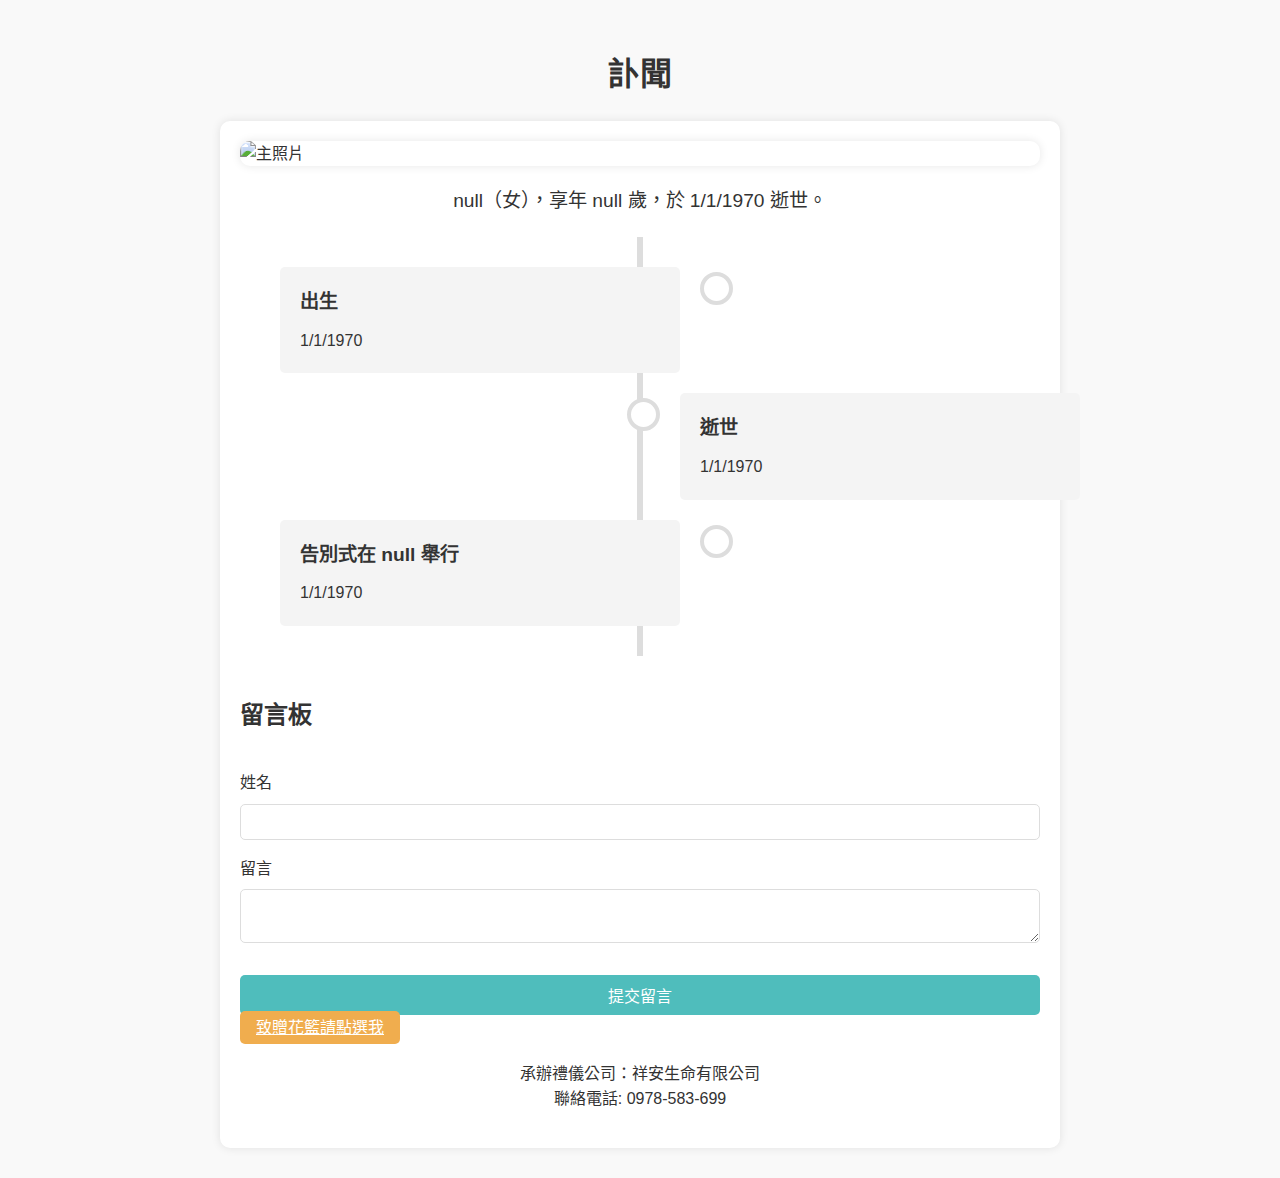
==== commit e699aa8a: "Update obituary.html" ====
--- a/obituary.html
+++ b/obituary.html
@@ -74,68 +74,96 @@
             position: absolute;
             width: 25px;
             height: 25px;
-            right: -17px;
-            background-color: #4FBDBC;
-            border: 4px solid #ff9f55;
+            right: -13px;
+            background-color: white;
+            border: 4px solid #ddd;
             top: 15px;
             border-radius: 50%;
             z-index: 1;
         }
         .timeline-item:nth-child(even):before {
-            left: -16px;
+            left: -13px;
+        }
+        .timeline-item-content {
+            padding: 20px;
+            background: #f4f4f4;
+            position: relative;
+            border-radius: 5px;
+        }
+        .timeline-item-content h3 {
+            margin: 0 0 10px;
+            font-size: 1.2em;
+        }
+        .timeline-item-content p {
+            margin: 0;
+        }
+        .carousel {
+            display: flex;
+            overflow-x: auto;
+            scroll-snap-type: x mandatory;
         }
         .carousel img {
+            flex: 0 0 auto;
             width: 100%;
             height: auto;
-            margin: 10px 0;
-        }
-        .footer {
-            text-align: center;
-            margin-top: 20px;
+            scroll-snap-align: center;
+            margin-right: 1rem;
+            border-radius: 10px;
         }
         .comment {
-            margin-top: 10px;
-            padding: 10px;
-            border: 1px solid #ddd;
-            border-radius: 5px;
-        }
-        .comment-name {
-            font-weight: bold;
-            margin-bottom: 5px;
-        }
-        .comment-text {
+            margin-bottom: 1rem;
+            padding: 1rem;
+            background-color: #f4f4f4;
+            border-radius: 5px;
+        }
+        .comment p {
             margin: 0;
         }
         form {
             display: flex;
             flex-direction: column;
-            gap: 10px;
-        }
-        form label {
-            font-weight: bold;
-        }
-        form input, form textarea {
-            padding: 10px;
-            font-size: 1em;
+        }
+        label {
+            margin-top: 1rem;
+        }
+        input, textarea, button {
+            margin-top: 0.5rem;
+            padding: 0.5rem;
             border: 1px solid #ddd;
             border-radius: 5px;
-        }
-        form button {
-            padding: 10px;
-            font-size: 1em;
+            font-size: 1rem;
+        }
+        button {
             background-color: #4FBDBC;
             color: white;
             border: none;
-            border-radius: 5px;
             cursor: pointer;
+            margin-top: 2rem;
+        }
+        .donate-button {
+            margin-top: 2rem;
+            background-color: #f0ad4e;
+            color: white;
+            padding: 0.5rem 1rem;
+            border: none;
+            border-radius: 5px;
+            cursor: pointer;
+            text-align: center;
+        }
+        .footer {
+            text-align: center;
+            margin-top: 20px;
+        }
+        #backgroundAudio {
+            display: none;
         }
     </style>
 </head>
 <body>
+    <header>
+        <h1>訃聞</h1>
+    </header>
     <div class="container">
-        <header>
-            <h1>訃聞</h1>
-        </header>
         <img id="mainPhoto" src="" alt="主照片">
         <div id="notice"></div>
         <div class="timeline" id="timeline"></div>
@@ -151,10 +179,9 @@
             </form>
             <div id="commentList"></div>
         </div>
-        <a id="flowerBasketLink" href="flower-order.html">致贈花籃請點選我</a>
+        <a id="flowerBasketLink" href="flower-order.html" class="donate-button">致贈花籃請點選我</a>
         <div class="footer">
-            <p>承辦禮儀公司：祥安生命有限公司<br>
-            聯絡電話: 0978-583-699</p>
+            <p>承辦禮儀公司：祥安生命有限公司<br>聯絡電話: 0978-583-699</p>
         </div>
     </div>
 
@@ -196,7 +223,7 @@
             events.forEach((e, index) => {
                 const item = document.createElement('div');
                 item.className = 'timeline-item';
-                item.innerHTML = `<h3>${e.event}</h3><p>${e.date}</p>`;
+                item.innerHTML = `<div class="timeline-item-content"><h3>${e.event}</h3><p>${e.date}</p></div>`;
                 timeline.appendChild(item);
             });
 
@@ -204,7 +231,7 @@
             memorialPhotos.forEach(photo => {
                 const img = document.createElement('img');
                 img.src = photo;
-                memorialPhotosContainer.appendChild(img);
+                                memorialPhotosContainer.appendChild(img);
             });
 
             const commentsContainer = document.getElementById('commentList');
@@ -221,8 +248,9 @@
 
             // Play background music if available
             if (audioFile) {
-                const audio = new Audio(audioFile);
-                audio.loop = true;
+                const audio = document.getElementById('backgroundAudio');
+                document.getElementById('audioSource').src = audioFile;
+                audio.load();
                 audio.play();
             }
         });
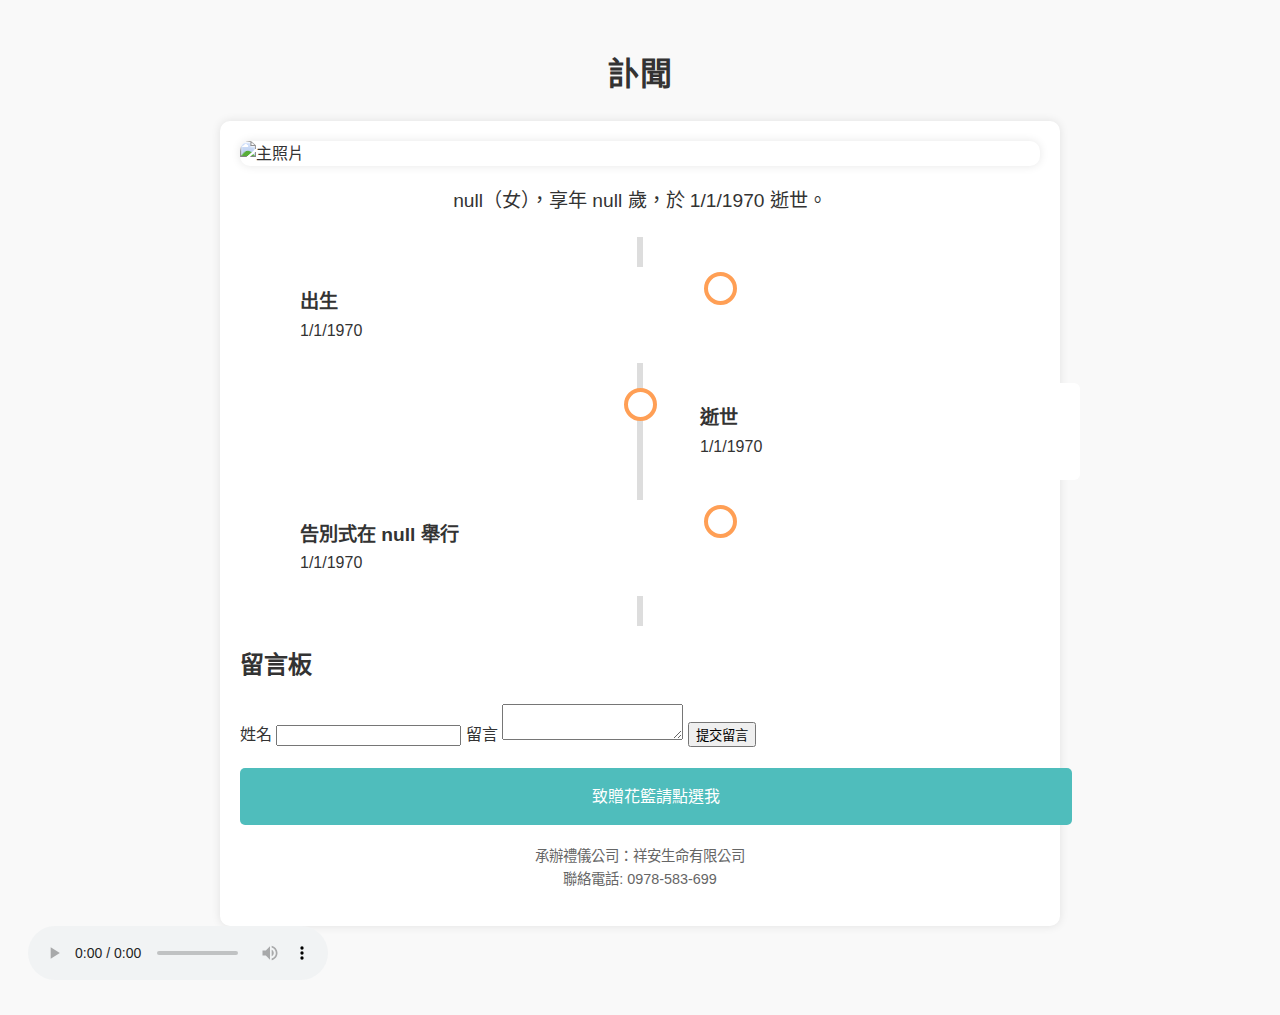
==== commit 6d212c2f: "Update obituary.html" ====
--- a/obituary.html
+++ b/obituary.html
@@ -74,88 +74,99 @@
             position: absolute;
             width: 25px;
             height: 25px;
-            right: -13px;
+            right: -17px;
             background-color: white;
-            border: 4px solid #ddd;
+            border: 4px solid #FF9F55;
             top: 15px;
             border-radius: 50%;
             z-index: 1;
         }
         .timeline-item:nth-child(even):before {
-            left: -13px;
+            left: -16px;
         }
         .timeline-item-content {
             padding: 20px;
-            background: #f4f4f4;
-            position: relative;
-            border-radius: 5px;
+            background-color: #F9F9F9;
+            position: relative;
+            border-radius: 6px;
+        }
+        .carousel img {
+            width: 100%;
+            margin-bottom: 20px;
+        }
+        .comment {
+            border-bottom: 1px solid #ddd;
+            padding-bottom: 10px;
+            margin-bottom: 10px;
+        }
+        .comment-name {
+            font-weight: bold;
+        }
+        .donate-button {
+            display: block;
+            width: 100%;
+            text-align: center;
+            padding: Certainly! Here is the rest of the obituary.html content:
+                }
+        .timeline-item:before {
+            content: " ";
+            position: absolute;
+            width: 25px;
+            height: 25px;
+            right: -17px;
+            background-color: white;
+            border: 4px solid #FF9F55;
+            top: 15px;
+            border-radius: 50%;
+            z-index: 1;
+        }
+        .timeline-item-content {
+            padding: 20px;
+            background-color: white;
+            position: relative;
+            border-radius: 6px;
         }
         .timeline-item-content h3 {
-            margin: 0 0 10px;
+            margin: 0;
             font-size: 1.2em;
         }
         .timeline-item-content p {
             margin: 0;
-        }
-        .carousel {
-            display: flex;
-            overflow-x: auto;
-            scroll-snap-type: x mandatory;
+            font-size: 1em;
         }
         .carousel img {
-            flex: 0 0 auto;
             width: 100%;
             height: auto;
-            scroll-snap-align: center;
-            margin-right: 1rem;
-            border-radius: 10px;
-        }
-        .comment {
-            margin-bottom: 1rem;
-            padding: 1rem;
-            background-color: #f4f4f4;
-            border-radius: 5px;
-        }
-        .comment p {
-            margin: 0;
-        }
-        form {
-            display: flex;
-            flex-direction: column;
-        }
-        label {
-            margin-top: 1rem;
-        }
-        input, textarea, button {
-            margin-top: 0.5rem;
-            padding: 0.5rem;
-            border: 1px solid #ddd;
-            border-radius: 5px;
-            font-size: 1rem;
-        }
-        button {
+            display: block;
+            margin: 10px 0;
+        }
+        .donate-button {
+            display: block;
+            width: 100%;
+            text-align: center;
             background-color: #4FBDBC;
             color: white;
-            border: none;
-            cursor: pointer;
-            margin-top: 2rem;
-        }
-        .donate-button {
-            margin-top: 2rem;
-            background-color: #f0ad4e;
-            color: white;
-            padding: 0.5rem 1rem;
-            border: none;
+            padding: 1rem;
+            text-decoration: none;
             border-radius: 5px;
-            cursor: pointer;
-            text-align: center;
+            margin-top: 20px;
         }
         .footer {
             text-align: center;
             margin-top: 20px;
-        }
-        #backgroundAudio {
-            display: none;
+            font-size: 0.9em;
+            color: #666;
+        }
+        .comment {
+            border-bottom: 1px solid #ddd;
+            padding: 10px 0;
+        }
+        .comment-name {
+            font-weight: bold;
+            margin-bottom: 5px;
+        }
+        .comment-text {
+            margin: 0;
         }
     </style>
 </head>
@@ -181,7 +192,7 @@
         </div>
         <a id="flowerBasketLink" href="flower-order.html" class="donate-button">致贈花籃請點選我</a>
         <div class="footer">
-            <p>承辦禮儀公司：祥安生命有限公司<br>聯絡電話: 0978-583-699</p>
+            <p>            承辦禮儀公司：祥安生命有限公司<br>聯絡電話: 0978-583-699</p>
         </div>
     </div>
 
@@ -231,7 +242,7 @@
             memorialPhotos.forEach(photo => {
                 const img = document.createElement('img');
                 img.src = photo;
-                                memorialPhotosContainer.appendChild(img);
+                memorialPhotosContainer.appendChild(img);
             });
 
             const commentsContainer = document.getElementById('commentList');
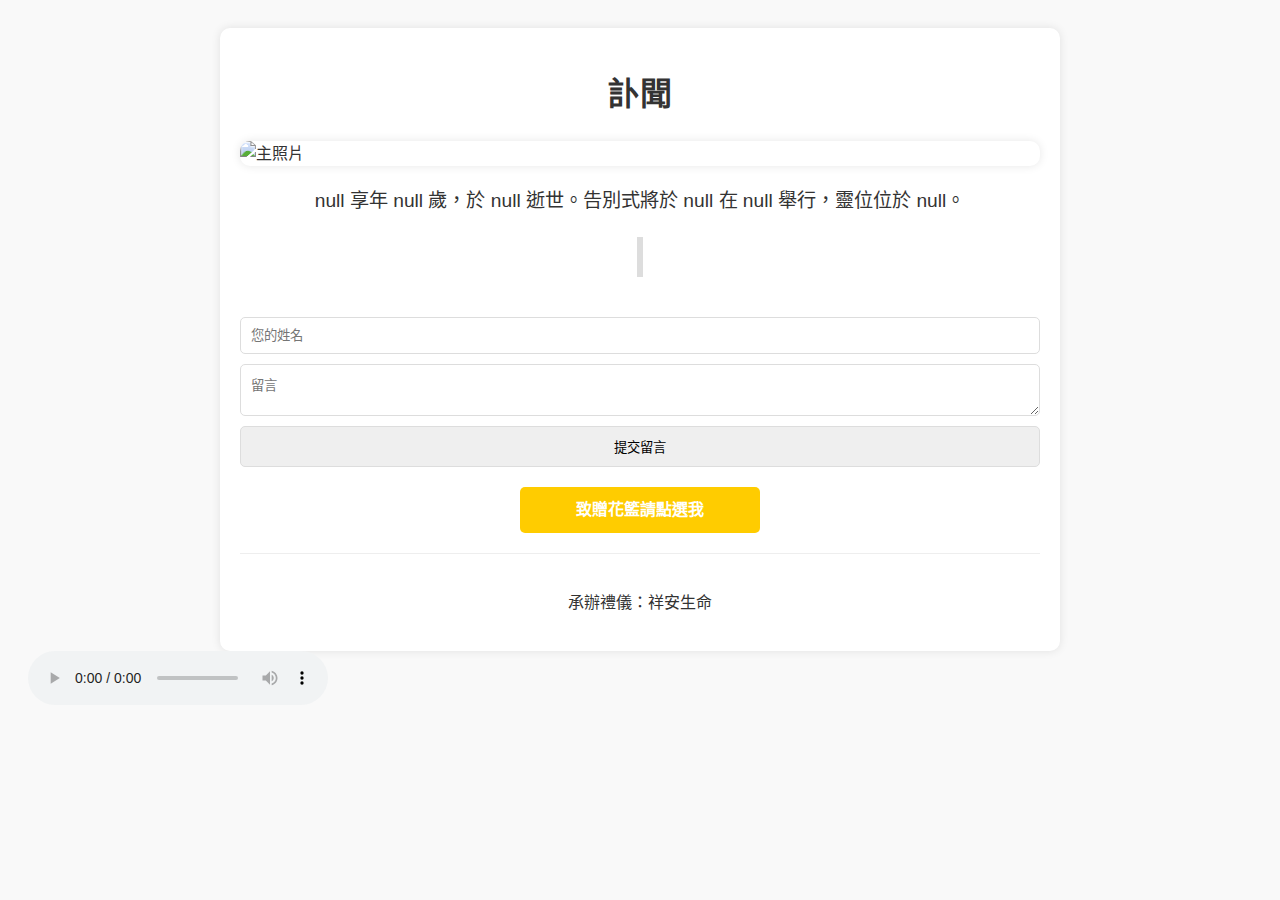
==== commit 98daa1bf: "Update obituary.html" ====
--- a/obituary.html
+++ b/obituary.html
@@ -76,168 +76,146 @@
             height: 25px;
             right: -17px;
             background-color: white;
-            border: 4px solid #FF9F55;
+            border: 4px solid #ddd;
             top: 15px;
             border-radius: 50%;
             z-index: 1;
         }
         .timeline-item:nth-child(even):before {
-            left: -16px;
-        }
-        .timeline-item-content {
-            padding: 20px;
-            background-color: #F9F9F9;
-            position: relative;
-            border-radius: 6px;
-        }
-        .carousel img {
-            width: 100%;
-            margin-bottom: 20px;
-        }
-        .comment {
-            border-bottom: 1px solid #ddd;
-            padding-bottom: 10px;
-            margin-bottom: 10px;
-        }
-        .comment-name {
-            font-weight: bold;
-        }
-        .donate-button {
-            display: block;
-            width: 100%;
-            text-align: center;
-            padding: Certainly! Here is the rest of the obituary.html content:
-                }
-        .timeline-item:before {
-            content: " ";
-            position: absolute;
-            width: 25px;
-            height: 25px;
-            right: -17px;
-            background-color: white;
-            border: 4px solid #FF9F55;
-            top: 15px;
-            border-radius: 50%;
-            z-index: 1;
-        }
-        .timeline-item-content {
-            padding: 20px;
-            background-color: white;
-            position: relative;
-            border-radius: 6px;
-        }
-        .timeline-item-content h3 {
+            left: -17px;
+        }
+        .timeline-item strong {
+            display: block;
+            font-size: 1.1em;
+            margin-bottom: 5px;
+        }
+        .timeline-item p {
             margin: 0;
-            font-size: 1.2em;
-        }
-        .timeline-item-content p {
-            margin: 0;
-            font-size: 1em;
-        }
-        .carousel img {
+        }
+        #memorial-photos {
+            display: flex;
+            gap: 10px;
+            margin-bottom: 20px;
+        }
+        #memorial-photos img {
             width: 100%;
             height: auto;
-            display: block;
-            margin: 10px 0;
-        }
-        .donate-button {
-            display: block;
-            width: 100%;
-            text-align: center;
-            background-color: #4FBDBC;
-            color: white;
-            padding: 1rem;
+            border-radius: 10px;
+            box-shadow: 0 0 10px rgba(0, 0, 0, 0.1);
+        }
+        #comments {
+            margin-top: 20px;
+        }
+        .comment {
+            background: #f1f1f1;
+            padding: 10px;
+            margin-bottom: 10px;
+            border-radius: 5px;
+        }
+        .comment strong {
+            display: block;
+            margin-bottom: 5px;
+        }
+        .footer {
+            text-align: center;
+            margin-top: 20px;
+            padding-top: 20px;
+            border-top: 1px solid #eee;
+        }
+        .comment-form {
+            display: flex;
+            flex-direction: column;
+            gap: 10px;
+            margin-bottom: 20px;
+        }
+        .comment-form input,
+        .comment-form textarea,
+        .comment-form button {
+            padding: 10px;
+            border: 1px solid #ddd;
+            border-radius: 5px;
+        }
+        #flowerBasketLink {
+            display: block;
+            margin: 20px auto;
+            padding: 10px 20px;
+            background-color: #ffcc00;
+            color: #fff;
+            text-align: center;
+            border-radius: 5px;
             text-decoration: none;
-            border-radius: 5px;
-            margin-top: 20px;
-        }
-        .footer {
-            text-align: center;
-            margin-top: 20px;
-            font-size: 0.9em;
-            color: #666;
-        }
-        .comment {
-            border-bottom: 1px solid #ddd;
-            padding: 10px 0;
-        }
-        .comment-name {
             font-weight: bold;
-            margin-bottom: 5px;
-        }
-        .comment-text {
-            margin: 0;
+            max-width: 200px;
         }
     </style>
 </head>
 <body>
-    <header>
-        <h1>訃聞</h1>
-    </header>
     <div class="container">
-        <img id="mainPhoto" src="" alt="主照片">
+        <header>
+            <h1>訃聞</h1>
+        </header>
+                <img id="mainPhoto" src="" alt="主照片">
         <div id="notice"></div>
         <div class="timeline" id="timeline"></div>
         <div id="memorial-photos" class="carousel"></div>
-        <div id="comments">
-            <h2>留言板</h2>
-            <form id="commentForm">
-                <label for="commentName">姓名</label>
-                <input type="text" id="commentName" name="commentName" required>
-                <label for="commentText">留言</label>
-                <textarea id="commentText" name="commentText" required></textarea>
-                <button type="submit">提交留言</button>
-            </form>
-            <div id="commentList"></div>
-        </div>
-        <a id="flowerBasketLink" href="flower-order.html" class="donate-button">致贈花籃請點選我</a>
+        <div id="comments"></div>
+        <form id="commentForm" class="comment-form">
+            <input type="text" id="commentName" placeholder="您的姓名" required>
+            <textarea id="commentText" placeholder="留言" required></textarea>
+            <button type="submit">提交留言</button>
+        </form>
+        <a id="flowerBasketLink" href="flower-order.html">致贈花籃請點選我</a>
         <div class="footer">
-            <p>            承辦禮儀公司：祥安生命有限公司<br>聯絡電話: 0978-583-699</p>
+            <p>承辦禮儀：祥安生命</p>
         </div>
     </div>
 
     <audio id="backgroundAudio" controls>
         <source id="audioSource" src="" type="audio/mpeg">
+        您的瀏覽器不支援音樂播放。
     </audio>
 
     <script>
-        document.addEventListener("DOMContentLoaded", () => {
-            // Retrieve data from localStorage
+        document.addEventListener("DOMContentLoaded", function () {
+            // Load data from localStorage
             const deceasedName = localStorage.getItem('deceasedName');
             const gender = localStorage.getItem('gender');
-            const birthDate = new Date(localStorage.getItem('birthDate')).toLocaleDateString();
+            const birthDate = localStorage.getItem('birthDate');
             const age = localStorage.getItem('age');
-            const dateOfDeath = new Date(localStorage.getItem('dateOfDeath')).toLocaleDateString();
+            const dateOfDeath = localStorage.getItem('dateOfDeath');
+            const placardLocation = localStorage.getItem('placardLocation');
+            const funeralDate = localStorage.getItem('funeralDate');
+            const funeralLocation = localStorage.getItem('funeralLocation');
             const mainPhoto = localStorage.getItem('mainPhoto');
             const obituaryPhotos = JSON.parse(localStorage.getItem('obituaryPhotos') || '[]');
-            const placardLocation = localStorage.getItem('placardLocation');
-            const funeralDate = new Date(localStorage.getItem('funeralDate')).toLocaleDateString();
-            const funeralLocation = localStorage.getItem('funeralLocation');
             const memorialPhotos = JSON.parse(localStorage.getItem('memorialPhotos') || '[]');
             const audioFile = localStorage.getItem('audioFile');
 
-            // Update the page content
+            // Set main photo
             document.getElementById('mainPhoto').src = mainPhoto;
-            document.getElementById('notice').innerText = `${deceasedName}（${gender === 'male' ? '男' : '女'}），享年 ${age} 歲，於 ${dateOfDeath} 逝世。`;
-
+
+            // Set notice
+            const noticeText = `${deceasedName} 享年 ${age} 歲，於 ${dateOfDeath} 逝世。告別式將於 ${funeralDate} 在 ${funeralLocation} 舉行，靈位位於 ${placardLocation}。`;
+            document.getElementById('notice').innerText = noticeText;
+
+            // Add timeline items
             const timeline = document.getElementById('timeline');
-            const events = [
+            const timelineEvents = [
                 { date: birthDate, event: '出生' },
                 { date: dateOfDeath, event: '逝世' },
-                { date: funeralDate, event: `告別式在 ${funeralLocation} 舉行` }
+                { date: funeralDate, event: '告別式' }
             ];
 
-            if (placardLocation) {
-                events.push({ date: '', event: `靈位位置: ${placardLocation}` });
-            }
-
-            events.forEach((e, index) => {
-                const item = document.createElement('div');
-                item.className = 'timeline-item';
-                item.innerHTML = `<div class="timeline-item-content"><h3>${e.event}</h3><p>${e.date}</p></div>`;
-                timeline.appendChild(item);
-            });
-
+            timelineEvents.forEach(item => {
+                if (item.date) {
+                    const timelineItem = document.createElement('div');
+                    timelineItem.className = 'timeline-item';
+                    timelineItem.innerHTML = `<strong>${item.date}</strong><p>${item.event}</p>`;
+                    timeline.appendChild(timelineItem);
+                }
+            });
+
+            // Add memorial photos to carousel
             const memorialPhotosContainer = document.getElementById('memorial-photos');
             memorialPhotos.forEach(photo => {
                 const img = document.createElement('img');
@@ -245,49 +223,51 @@
                 memorialPhotosContainer.appendChild(img);
             });
 
-            const commentsContainer = document.getElementById('commentList');
+            // Initialize slick carousel
+            $(document).ready(function () {
+                $('#memorial-photos').slick({
+                    infinite: true,
+                    slidesToShow: 3,
+                    slidesToScroll: 1,
+                    autoplay: true,
+                    autoplaySpeed: 2000,
+                });
+            });
+
+            // Set audio file
+            if (audioFile) {
+                document.getElementById('audioSource').src = audioFile;
+                const audioElement = document.getElementById('backgroundAudio');
+                audioElement.load();
+                audioElement.play();
+            }
+
+            // Handle comments
+            const commentForm = document.getElementById('commentForm');
+            const commentsContainer = document.getElementById('comments');
             const comments = JSON.parse(localStorage.getItem('comments') || '[]');
-            comments.forEach(comment => {
-                const commentDiv = document.createElement('div');
-                commentDiv.className = 'comment';
-                commentDiv.innerHTML = `
-                    <div class="comment-name">${comment.name}</div>
-                    <div class="comment-text">${comment.text}</div>
-                `;
-                commentsContainer.appendChild(commentDiv);
-            });
-
-            // Play background music if available
-            if (audioFile) {
-                const audio = document.getElementById('backgroundAudio');
-                document.getElementById('audioSource').src = audioFile;
-                audio.load();
-                audio.play();
-            }
-        });
-
-        // Function to handle comment submission
-        document.getElementById('commentForm').addEventListener('submit', (e) => {
-            e.preventDefault();
-            const name = document.getElementById('commentName').value;
-            const text = document.getElementById('commentText').value;
-            if (name && text) {
-                const comments = JSON.parse(localStorage.getItem('comments') || '[]');
-                comments.push({ name, text });
+
+            const renderComments = () => {
+                commentsContainer.innerHTML = '';
+                comments.forEach(comment => {
+                    const commentElement = document.createElement('div');
+                    commentElement.className = 'comment';
+                    commentElement.innerHTML = `<strong>${comment.name}</strong><p>${comment.text}</p>`;
+                    commentsContainer.appendChild(commentElement);
+                });
+            };
+
+            commentForm.addEventListener('submit', function (e) {
+                e.preventDefault();
+                const commentName = document.getElementById('commentName').value;
+                const commentText = document.getElementById('commentText').value;
+                comments.push({ name: commentName, text: commentText });
                 localStorage.setItem('comments', JSON.stringify(comments));
-
-                const commentsContainer = document.getElementById('commentList');
-                const commentDiv = document.createElement('div');
-                commentDiv.className = 'comment';
-                commentDiv.innerHTML = `
-                    <div class="comment-name">${name}</div>
-                    <div class="comment-text">${text}</div>
-                `;
-                commentsContainer.appendChild(commentDiv);
-
-                // Clear form fields
-                document.getElementById('commentForm').reset();
-            }
+                renderComments();
+                commentForm.reset();
+            });
+
+            renderComments();
         });
     </script>
 </body>
